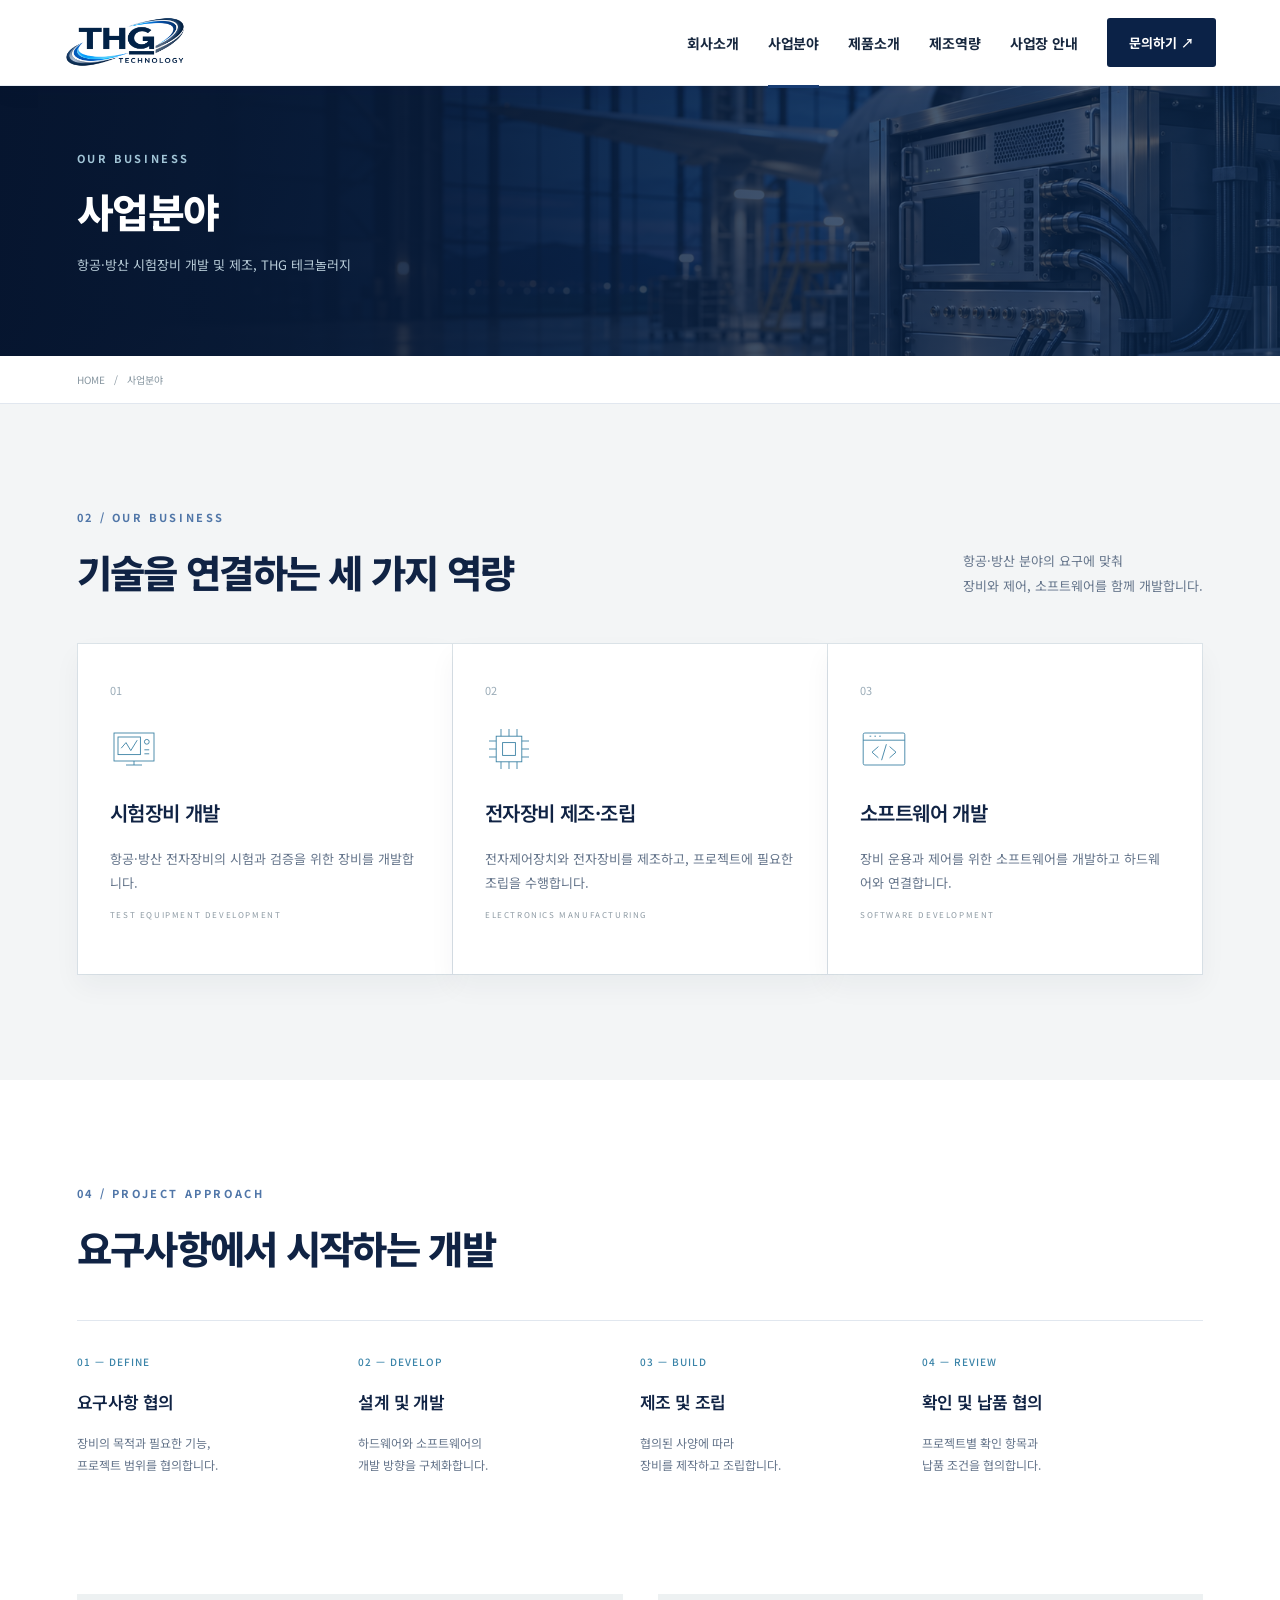
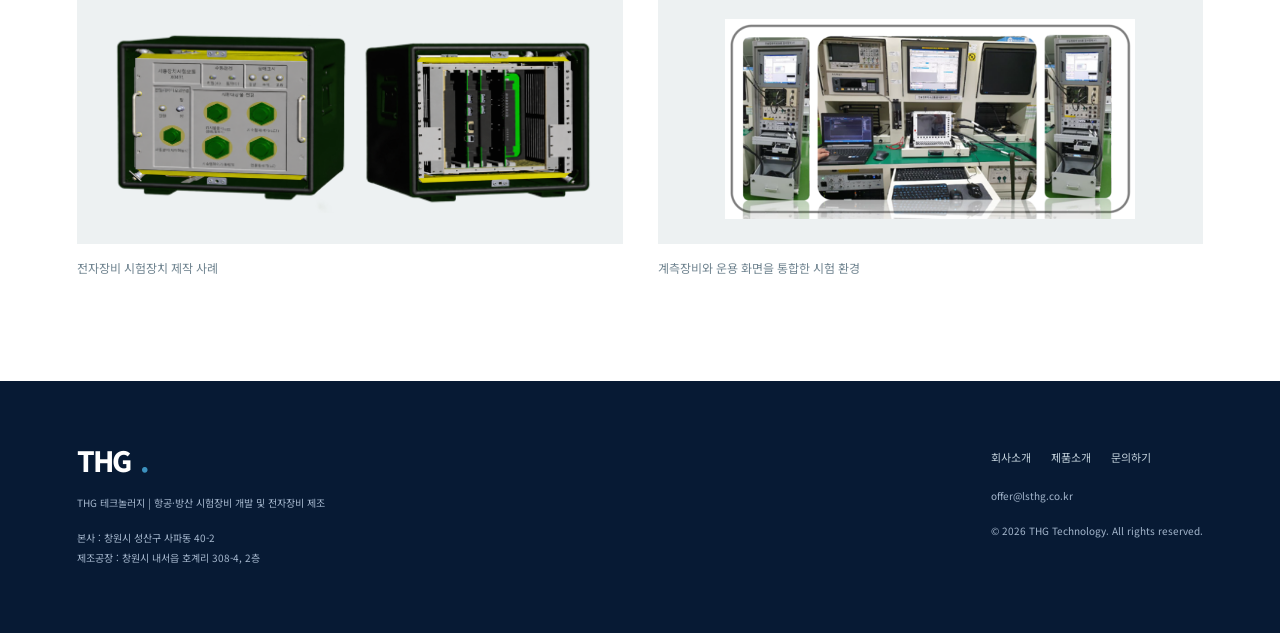
==== business.html @ 967d67f7 "Add files via upload" ====
<!DOCTYPE html>

<html lang="ko"><head><meta charset="utf-8"/><meta content="width=device-width, initial-scale=1" name="viewport"/><title>사업분야 | THG 테크놀러지</title><meta content="THG 테크놀러지의 사업분야 안내" name="description"/><link rel="icon" type="image/png" href="favicon.png"/><link href="assets/css/fonts.css" rel="stylesheet"/><link href="assets/css/styles.css" rel="stylesheet"/>
<link href="assets/css/corporate-preview.css" rel="stylesheet"/><script defer="" src="assets/js/main.js"></script></head><body><header><a aria-label="THG 홈" class="brand" href="index.html"><img src="favicon.png" alt="THG 로고" class="brand-logo"/></a><nav id="navigation"><a href="company.html">회사소개</a><a class="active" href="business.html">사업분야</a><a href="products.html">제품소개</a><a href="manufacturing.html">제조역량</a><a href="locations.html">사업장 안내</a><a class="navcontact" href="contact.html">문의하기 ↗</a></nav><button aria-controls="navigation" aria-expanded="false" aria-label="메뉴 열기" class="mobile-toggle">☰</button></header><main><div class="page-banner"><div class="eyebrow">OUR BUSINESS</div><h1>사업분야</h1><p>항공·방산 시험장비 개발 및 제조, THG 테크놀러지</p></div><div class="breadcrumbs"><a href="index.html">HOME</a>   /   사업분야</div><section class="services" id="business"><div class="sectionhead"><div><div class="label">02 / OUR BUSINESS</div><h2>기술을 연결하는 세 가지 역량</h2></div><p>항공·방산 분야의 요구에 맞춰<br/>장비와 제어, 소프트웨어를 함께 개발합니다.</p></div><div class="cards"><article class="card"><span class="num">01</span><br/><svg viewbox="0 0 60 60"><rect height="35" width="50" x="5" y="10"></rect><rect height="22" width="28" x="10" y="15"></rect><path d="M14 29l6-7 6 10 8-13M20 50h20M30 45v5"></path><circle cx="46" cy="21" r="3"></circle><path d="M43 31h6M43 36h6"></path></svg><h3>시험장비 개발</h3><p>항공·방산 전자장비의 시험과 검증을 위한 장비를 개발합니다.</p><div class="en">TEST EQUIPMENT DEVELOPMENT</div></article><article class="card"><span class="num">02</span><br/><svg viewbox="0 0 60 60"><rect height="32" width="32" x="14" y="14"></rect><rect height="16" width="16" x="22" y="22"></rect><path d="M20 5v9m10-9v9m10-9v9M20 46v9m10-9v9m10-9v9M5 20h9M5 30h9M5 40h9M46 20h9M46 30h9M46 40h9"></path></svg><h3>전자장비 제조·조립</h3><p>전자제어장치와 전자장비를 제조하고, 프로젝트에 필요한 조립을 수행합니다.</p><div class="en">ELECTRONICS MANUFACTURING</div></article><article class="card"><span class="num">03</span><br/><svg viewbox="0 0 60 60"><rect height="40" rx="2" width="52" x="4" y="10"></rect><path d="M4 19h52M12 14h2m4 0h2m4 0h2M23 27l-8 7 8 7m14-14l8 7-8 7m-4-17l-6 20"></path></svg><h3>소프트웨어 개발</h3><p>장비 운용과 제어를 위한 소프트웨어를 개발하고 하드웨어와 연결합니다.</p><div class="en">SOFTWARE DEVELOPMENT</div></article></div></section><section><div class="label">04 / PROJECT APPROACH</div><h2>요구사항에서 시작하는 개발</h2><div class="process"><div class="step"><b>01 — DEFINE</b><h3>요구사항 협의</h3><p>장비의 목적과 필요한 기능,<br/>프로젝트 범위를 협의합니다.</p></div><div class="step"><b>02 — DEVELOP</b><h3>설계 및 개발</h3><p>하드웨어와 소프트웨어의<br/>개발 방향을 구체화합니다.</p></div><div class="step"><b>03 — BUILD</b><h3>제조 및 조립</h3><p>협의된 사양에 따라<br/>장비를 제작하고 조립합니다.</p></div><div class="step"><b>04 — REVIEW</b><h3>확인 및 납품 협의</h3><p>프로젝트별 확인 항목과<br/>납품 조건을 협의합니다.</p></div></div></section><section class="company-photo"><div class="product-gallery"><figure><img alt="전자장비 시험장치" decoding="async" src="assets/electronic-test-clean.png"/><figcaption>전자장비 시험장치 제작 사례</figcaption></figure><figure><img alt="통합 시험 시스템" decoding="async" src="assets/integrated-test.png"/><figcaption>계측장비와 운용 화면을 통합한 시험 환경</figcaption></figure></div></section></main><footer><div><a class="brand" href="index.html">THG<i>.</i></a><p>THG 테크놀러지 | 항공·방산 시험장비 개발 및 전자장비 제조</p><p>본사 : 창원시 성산구 사파동 40-2<br/>제조공장 : 창원시 내서읍 호계리 308-4, 2층</p></div><div><div class="footnav"><a href="company.html">회사소개</a><a href="products.html">제품소개</a><a href="contact.html">문의하기</a></div><a href="mailto:offer@lsthg.co.kr">offer@lsthg.co.kr</a><p>© 2026 THG Technology. All rights reserved.</p></div></footer></body></html>
---- assets/css/fonts.css ----
@font-face {
  font-family: 'Noto Sans KR';
  font-style: normal;
  font-weight: 400;
  font-display: swap;
  src: url(../fonts/PbyxFmXiEBPT4ITbgNA5Cgms3VYcOA-vvnIzzuoyeLQ.ttf) format('truetype');
}
@font-face {
  font-family: 'Noto Sans KR';
  font-style: normal;
  font-weight: 500;
  font-display: swap;
  src: url(../fonts/PbyxFmXiEBPT4ITbgNA5Cgms3VYcOA-vvnIzztgyeLQ.ttf) format('truetype');
}
@font-face {
  font-family: 'Noto Sans KR';
  font-style: normal;
  font-weight: 600;
  font-display: swap;
  src: url(../fonts/PbyxFmXiEBPT4ITbgNA5Cgms3VYcOA-vvnIzzjQ1eLQ.ttf) format('truetype');
}
@font-face {
  font-family: 'Noto Sans KR';
  font-style: normal;
  font-weight: 700;
  font-display: swap;
  src: url(../fonts/PbyxFmXiEBPT4ITbgNA5Cgms3VYcOA-vvnIzzg01eLQ.ttf) format('truetype');
}
@font-face {
  font-family: 'Noto Sans KR';
  font-style: normal;
  font-weight: 800;
  font-display: swap;
  src: url(../fonts/PbyxFmXiEBPT4ITbgNA5Cgms3VYcOA-vvnIzzmo1eLQ.ttf) format('truetype');
}
---- assets/css/styles.css ----
:root{--ink:#142c3e;--muted:#6d7b86;--blue:#27749d;--navy:#071e2d;--line:#dfe5e8}*{box-sizing:border-box}html{scroll-behavior:smooth}body{margin:0;color:var(--ink);font-family:'Noto Sans KR',sans-serif;-webkit-font-smoothing:antialiased}a{color:inherit;text-decoration:none}button{font:inherit}img{display:block;max-width:100%}header{height:94px;padding:0 max(5%,calc((100vw - 1280px)/2));display:flex;justify-content:space-between;align-items:center;border-bottom:1px solid #edf0f2;background:#fff;position:relative;z-index:20}.brand{font-size:36px;font-weight:800;letter-spacing:-2px;line-height:1}.brand i{font-style:normal;color:#3c91be}.brand small{display:block;font-size:8px;font-weight:600;letter-spacing:3px;margin:6px 0 0 2px}nav{display:flex;align-items:center;gap:32px}nav a{font-size:13px;font-weight:600;position:relative;padding:35px 0}nav a.active:after{content:'';height:3px;background:#368bb7;position:absolute;bottom:0;left:0;right:0}.navcontact{background:var(--navy);color:white;padding:13px 21px;display:inline-block;font-size:13px}.mobile-toggle{display:none}.eyebrow,.label{font-size:10px;letter-spacing:2.3px;font-weight:600;color:#438bb0;margin-bottom:20px}h1,h2,h3,p{margin-top:0}h2{font-size:34px;font-weight:600;line-height:1.5;letter-spacing:-1.4px}h3{font-weight:600;letter-spacing:-.6px}.copy,.subcopy{font-size:14px;line-height:2.1;color:var(--muted)}.copy strong{display:block;font-size:20px;color:var(--ink);font-weight:500;margin-bottom:20px}section{padding:85px max(6%,calc((100vw - 1200px)/2))}.sectionhead{display:flex;justify-content:space-between;align-items:end;gap:40px;margin-bottom:42px}.sectionhead h2{margin-bottom:0}.sectionhead p{max-width:350px;font-size:13px;line-height:1.9;color:var(--muted);margin-bottom:0}.sectionhead>a{font-size:12px;border-bottom:1px solid #99aab5;padding-bottom:8px;white-space:nowrap}.cta{display:inline-flex;align-items:center;gap:42px;border:1px solid #ffffff70;padding:16px 24px;font-size:12px;font-weight:500;margin-top:24px;color:inherit}.cta span{font-size:17px}.page-banner{height:230px;padding:64px max(6%,calc((100vw - 1200px)/2));background:linear-gradient(90deg,#071e2df2,#071e2d8c),url('../brand-hero.png') center 58%/cover;color:white}.page-banner .eyebrow{color:#a2c5d7;margin-bottom:16px}.page-banner h1{font-size:35px;font-weight:500;letter-spacing:-1.5px;margin-bottom:15px}.page-banner p{font-size:12px;color:#b7cbd7}.breadcrumbs{font-size:10px;color:#8796a0;padding:16px max(6%,calc((100vw - 1200px)/2));border-bottom:1px solid var(--line)}.page-title{text-align:center;font-size:27px;padding:55px 15px 0;margin-bottom:0}.page-title:after{content:'';display:block;width:25px;height:2px;background:#2f7fa7;margin:22px auto 0}.page-tabs{display:flex;justify-content:center;background:#f5f7f8;border-bottom:1px solid var(--line)}.page-tabs a{font-size:12px;padding:18px 25px;border-right:1px solid var(--line)}.page-tabs .selected{background:#16394c;color:white}.intro{display:grid;grid-template-columns:1fr 1.1fr;gap:90px;align-items:start}.services,.locations,.related{background:#f3f5f6}.cards{display:grid;grid-template-columns:repeat(3,1fr);gap:1px;background:#dce4e9;border:1px solid #dce4e9}.card{background:white;padding:32px;min-height:330px}.num{font-size:11px;color:#9aabb7}.card svg{display:block;width:48px;height:48px;stroke:#3980a3;fill:none;stroke-width:1.1;margin:25px 0}.card h3{font-size:20px}.card p{font-size:13px;line-height:1.9;color:var(--muted)}.en{font-size:8px;letter-spacing:1.6px;color:#8d9aa3}.product-grid{display:grid;grid-template-columns:repeat(3,minmax(0,1fr));gap:30px}.product-card{display:block;border-bottom:1px solid #bac9d2;padding-bottom:10px}.product-photo{height:225px;background:#edf1f2;display:flex;align-items:center;justify-content:center;overflow:hidden;padding:22px;position:relative}.product-photo:after{content:'';position:absolute;inset:0;box-shadow:inset 0 0 35px #14374808;pointer-events:none}.product-photo img{width:100%;height:100%;object-fit:contain;mix-blend-mode:multiply;transition:transform .35s}.product-card:hover img{transform:scale(1.035)}.product-body{padding:24px 0}.product-body small{font-size:8px;letter-spacing:1.5px;color:#7b919f}.product-body h3{font-size:20px;margin:13px 0}.product-body p{font-size:12px;color:var(--muted);line-height:1.9}.more{display:block;font-size:11px;color:#2c7395;margin-top:20px}.product-note{font-size:11px;color:#85939c;line-height:1.9;margin-top:22px}.product-detail{display:grid;grid-template-columns:1.15fr 1fr;gap:70px;align-items:start}.photo-wide{width:100%;height:365px;object-fit:contain;background:#edf1f2;padding:30px;mix-blend-mode:multiply}.product-detail h2{font-size:29px}.specs{width:100%;border-collapse:collapse;margin:25px 0 30px;font-size:12px}.specs th,.specs td{border-bottom:1px solid var(--line);padding:16px 10px;text-align:left;line-height:1.8}.specs th{width:95px;color:#587080;font-weight:500}.back{display:inline-block;border-bottom:1px solid #a9bdc8;padding:10px 0;font-size:11px;margin-top:20px}.manufacture{background:#0b2434;color:white;display:grid;grid-template-columns:1.1fr 1fr;gap:70px;align-items:center}.manufacture p{font-size:13px;line-height:2;color:#b3c5cf}.equipment{height:350px;background:#e9eff1;padding:15px}.equipment img{background:transparent!important;mix-blend-mode:multiply}.tags{display:flex;flex-wrap:wrap;gap:8px;margin-top:22px}.tags span{font-size:10px;border:1px solid #557080;padding:8px 12px}.process{display:grid;grid-template-columns:repeat(4,1fr);margin-top:45px;border-top:1px solid var(--line)}.step{padding:26px 20px 0 0}.step b{font-weight:500;color:#3983a8;font-size:10px;letter-spacing:1px}.step h3{font-size:17px;margin:18px 0}.step p{font-size:12px;color:var(--muted);line-height:1.9}.location-grid{display:grid;grid-template-columns:1fr 1fr;gap:30px;margin-top:35px}.location{padding:36px;background:white;border-top:2px solid #2f769d}.location small{font-size:9px;color:#3d86ad;letter-spacing:2px}.location h3{font-size:24px;margin:18px 0}.location p{font-size:14px;line-height:1.8;color:#6b7f8c}.location .note{border-top:1px solid var(--line);padding-top:17px;font-size:11px;color:#8d9aa3;margin-top:22px}.maplink{display:inline-block;font-size:11px;color:#27759e;margin-top:20px}.contact{display:flex;align-items:center;justify-content:space-between;gap:35px;background:#eaf0f3}.contact h2{font-size:29px}.contact p{font-size:12px;color:var(--muted);margin-bottom:0}.contact>a{font-size:17px;white-space:nowrap;border-bottom:1px solid #93a9b7;padding:15px 0}.contact>a span{margin-left:22px}.company-photo{padding-top:0}.company-photo>img{width:100%;height:350px;object-fit:contain;background:#edf1f2;padding:25px;mix-blend-mode:multiply}.caption{font-size:11px;color:#8397a4;margin-top:12px}.product-gallery{display:grid;grid-template-columns:1fr 1fr;gap:35px}.product-gallery figure{margin:0}.product-gallery img{width:100%;height:250px;object-fit:contain;background:#edf1f2;padding:25px;mix-blend-mode:multiply}.product-gallery figcaption{font-size:12px;color:#708490;margin-top:15px}footer{padding:45px max(6%,calc((100vw - 1200px)/2));background:#061a28;color:#8399a7;display:flex;justify-content:space-between;gap:35px;font-size:10px;line-height:2}footer .brand{font-size:28px;color:#dce8ed}footer p{margin:15px 0 0}.footnav{display:flex;gap:20px;margin-bottom:18px;color:#c1d0da;font-size:11px}.editorial-hero{height:650px;min-height:540px;position:relative;background:linear-gradient(90deg,#061c2cdd 0%,#061c2c60 54%,#061c2c15),url('../brand-hero.png') center/cover;color:#fff;display:flex;align-items:center;padding:50px max(7%,calc((100vw - 1200px)/2));overflow:hidden}.editorial-hero .eyebrow{color:#93bbd2}.editorial-hero h1{font-size:58px;letter-spacing:-2.8px;line-height:1.4;font-weight:500;margin:0 0 25px}.editorial-hero p{font-size:14px;line-height:2;color:#c1d0db}.hero-meta{position:absolute;bottom:28px;left:7%;right:7%;display:flex;justify-content:space-between;font-size:8px;color:#91acbc;letter-spacing:2px}.sector-strip{display:grid;grid-template-columns:repeat(3,1fr);padding:0 max(6%,calc((100vw - 1200px)/2));background:#0b2638;color:#b4c8d5}.sector-strip div{padding:25px 30px;border-right:1px solid #ffffff14;display:flex;align-items:center;gap:20px}.sector-strip b{font-size:10px;letter-spacing:1.2px;font-weight:500;color:#dfebf2}.sector-strip span{font-size:11px;color:#81a2b8}.home-products{padding-top:95px;padding-bottom:100px}.home-about{background:#f1f4f5;display:grid;grid-template-columns:.85fr 1.15fr;gap:90px;align-items:center}.home-about .body{font-size:13px;color:#71838f;line-height:2.1}.editorial-image{background:#dfe7eb;padding:28px;position:relative}.editorial-image img{width:100%;height:290px;object-fit:contain;mix-blend-mode:multiply}.editorial-image figcaption{font-size:9px;color:#758d9d;border-top:1px solid #bdcbd4;padding-top:14px;margin-top:14px}.home-business{display:grid;grid-template-columns:1fr 2fr;gap:60px}.business-list article{padding:24px 0;border-top:1px solid #d9e2e8;display:grid;grid-template-columns:40px 1fr 30px;gap:18px}.business-list article:last-child{border-bottom:1px solid #d9e2e8}.business-list b{color:#8aa1b0;font-size:11px;font-weight:400}.business-list h3{font-size:19px;margin-bottom:8px}.business-list p{font-size:12px;color:#7a8d9b;line-height:1.9;margin-bottom:0}.business-list .arrow{font-size:20px;color:#7192a7}.brand-imagery-note{font-size:8px!important;letter-spacing:.6px;opacity:.7;position:absolute;right:7%;bottom:45px}
@media(min-width:1600px){.editorial-hero{height:710px}}@media(max-width:1050px){nav{gap:20px}nav a{font-size:12px}.intro,.home-about{gap:45px}.product-detail{gap:35px}}@media(max-width:800px){header{height:75px;padding:0 6%}.brand{font-size:31px}nav{display:none;position:absolute;top:75px;left:0;right:0;background:white;flex-direction:column;gap:0;padding:15px 6%;align-items:stretch;box-shadow:0 12px 20px #071e2d15}nav.open{display:flex}nav a{padding:15px 0}nav .navcontact{padding:14px;text-align:center}.mobile-toggle{display:block;background:none;border:0;font-size:23px;color:#17364a}.editorial-hero{height:570px;min-height:0;padding:55px 7%;background-position:65% center}.editorial-hero h1{font-size:38px;letter-spacing:-1.8px}.editorial-hero p{font-size:12px}.hero-meta{font-size:7px;letter-spacing:1px}.hero-meta span:nth-child(2){display:none}.brand-imagery-note{bottom:45px;left:7%;right:auto}.sector-strip{padding:0 5%;grid-template-columns:1fr}.sector-strip div{padding:15px 7px;border-right:0;border-bottom:1px solid #ffffff12;justify-content:space-between}.sector-strip b{font-size:9px}.sector-strip span{font-size:10px}section{padding:55px 7%}h2{font-size:27px}.sectionhead{display:block;margin-bottom:30px}.sectionhead p,.sectionhead>a{display:inline-block;margin-top:15px}.product-grid{grid-template-columns:1fr;gap:35px}.product-photo{height:250px}.product-body{padding:20px 0}.home-about,.home-business,.intro,.manufacture,.product-detail{grid-template-columns:1fr;gap:35px}.home-about{padding-top:55px;padding-bottom:55px}.editorial-image{margin:0}.editorial-image img{height:220px}.home-products{padding:55px 7%}.cards{grid-template-columns:1fr}.card{min-height:270px;padding:25px}.process{grid-template-columns:1fr 1fr;gap:25px}.location-grid{grid-template-columns:1fr}.contact{display:block}.contact h2{font-size:25px}.contact>a{display:inline-block;margin-top:20px;font-size:16px}.page-banner{height:190px;padding:45px 7%}.page-banner h1{font-size:29px}.page-banner p{font-size:10px}.page-title{font-size:23px;padding-top:40px}.page-tabs{justify-content:start;overflow:auto}.page-tabs a{white-space:nowrap;font-size:10px;padding:16px 20px}.photo-wide{height:280px;padding:15px}.product-detail h2{font-size:25px}.product-gallery{grid-template-columns:1fr}.equipment{height:270px}.company-photo>img{height:250px}.product-gallery img{height:230px}footer{display:block;padding:35px 7%}footer>div+div{margin-top:30px}.footnav{flex-wrap:wrap}.home-business{gap:15px}.hero-meta{left:7%;right:7%}}
@media(prefers-reduced-motion:reduce){html{scroll-behavior:auto}*{transition:none!important}}

.product-photo img[src*="integrated-test"],.photo-wide[src*="integrated-test"]{clip-path:inset(4% 3% 5% 3%)}

/* Extracted inline styles; preserve inline precedence. */
.export-style-5239a3cc91{display:block !important;margin-top:6px !important;color:#3b7b9d !important;}
.export-style-8418e9189f{background:#f3f6f8 !important;}
.export-style-02a59a345f{width:100% !important;height:100% !important;object-fit:contain !important;background:white !important;padding:15px !important;}
.brand {
    display: inline-flex;
    align-items: center;
    gap: 10px;
}

.brand-logo {
    width: 84px;
    height: 84px;
    object-fit: contain;
    display: block;
}
---- assets/css/corporate-preview.css ----
/* THG 2026 corporate design concept — non-destructive visual layer */
:root{--ink:#102344;--muted:#65758b;--blue:#163c74;--navy:#071a36;--line:#e1e7ef}
body{background:#fff;color:var(--ink);font-family:'Noto Sans KR',sans-serif}
header{height:86px;padding:0 max(5%,calc((100vw - 1360px)/2));box-shadow:0 3px 24px #0b1d3510;border-bottom:1px solid #e8edf4;position:relative}
header .brand-logo{max-height:57px;width:auto;object-fit:contain}
nav{gap:clamp(14px,2.3vw,35px)}nav a{font-size:14px;font-weight:650;color:#18283f;letter-spacing:-.2px}
nav a:hover{color:#1b5597}nav a.active:after{background:#183d73}
.navcontact{background:#0b2247;color:#fff!important;padding:15px 22px;border-radius:3px;letter-spacing:0}
.eyebrow,.label{color:#5076a8;font-size:11px;font-weight:700;letter-spacing:2.6px}
h2{font-size:clamp(30px,3vw,42px);font-weight:750;line-height:1.4;letter-spacing:-1.7px}
.editorial-hero{height:640px;min-height:580px;background:linear-gradient(95deg,#06152feF 0%,#092a55dd 37%,#0b2b5277 65%,#071c3330 100%),url('../brand-hero.png') center/cover;padding:70px max(7%,calc((100vw - 1260px)/2))}
.editorial-hero:after{content:'';position:absolute;inset:0;background:linear-gradient(120deg,transparent 41%,#a7c9f008 41%,#b2d2f009 46%,transparent 46%);pointer-events:none}
.editorial-hero>div:first-child{position:relative;z-index:1;max-width:700px}
.editorial-hero .eyebrow{color:#b7cce7;letter-spacing:3.6px;font-size:12px}
.editorial-hero h1{font-size:clamp(42px,4.6vw,67px);font-weight:750;line-height:1.31;letter-spacing:-2.9px;text-shadow:0 3px 15px #06112445}
.editorial-hero p{font-size:16px;line-height:1.95;color:#e1eaf6;font-weight:400}
.editorial-hero .cta{border:1px solid #e0eaf6;color:#fff;background:#ffffff0b;padding:17px 28px;font-size:14px;font-weight:650;transition:background .2s,transform .2s}
.editorial-hero .cta:hover{background:#fff;color:#0b2447;transform:translateY(-2px)}
.hero-meta{left:max(7%,calc((100vw - 1260px)/2));right:max(7%,calc((100vw - 1260px)/2));bottom:27px;color:#d1dfee;font-size:9px;letter-spacing:1.7px}
.brand-imagery-note{color:#d6e4f2!important;font-size:9px!important}
.sector-strip{background:#f5f7fb;color:#10264b;border-bottom:1px solid #e0e7f0;padding:0 max(6%,calc((100vw - 1260px)/2))}
.sector-strip div{padding:31px 28px;border-right:1px solid #d7e0eb;display:flex;flex-direction:column;align-items:flex-start;gap:8px}
.sector-strip div:first-child{border-left:1px solid #d7e0eb}.sector-strip b{font-size:12px;color:#102f5e;font-weight:800;letter-spacing:1.5px}.sector-strip span{font-size:13px;color:#66778d}
section{padding:105px max(6%,calc((100vw - 1260px)/2))}.home-products{padding-top:108px;padding-bottom:110px}
.sectionhead{margin-bottom:44px}.sectionhead>a,.back{font-size:13px;color:#173e77;font-weight:650;border-bottom:1px solid #9cb0ca;padding-bottom:10px}
.product-grid{gap:25px}.product-card{border:1px solid #e0e6ee;background:#fff;box-shadow:0 14px 36px #0b23400b;padding-bottom:0;transition:box-shadow .25s,transform .25s}.product-card:hover{box-shadow:0 22px 46px #0b234025;transform:translateY(-5px)}
.product-photo{height:260px;background:#f2f5f9;padding:24px}.product-body{padding:27px 26px 30px}.product-body small{font-size:10px;letter-spacing:1.5px;color:#5278a6;font-weight:700}.product-body h3{font-size:21px;font-weight:750}.product-body p{font-size:13px;line-height:1.85;min-height:49px}.more{font-size:12px;font-weight:750;color:#174a85}
.home-about{background:#f3f6fa;gap:85px}.home-about .body{font-size:15px;line-height:2;color:#53677f}.editorial-image{background:#e6ecf3;padding:35px}.editorial-image img{height:360px}
.home-business{gap:90px}.business-list article{padding:30px 0;border-color:#d8e2ed}.business-list h3{font-size:21px;font-weight:750}.business-list p{font-size:14px;color:#63758b}.business-list b{color:#2a5b96;font-weight:700}
.contact{background:#0c2347;color:#fff}.contact .label{color:#91b2df}.contact h2{color:#fff}.contact p{color:#c3d1e2}.contact>a{color:#fff;border-color:#718eaf;font-size:18px}
.page-banner{background:linear-gradient(95deg,#06152ff2,#0b2c56aa),url('../brand-hero.png') center/cover;height:270px}.page-banner h1{font-size:40px;font-weight:750}.page-banner p{font-size:13px}
.card,.location{box-shadow:0 12px 26px #112c4a0c}.page-tabs .selected{background:#102e5b}.manufacture{background:#0a2347}
footer{background:#071a34;color:#a6b8ce;padding-top:65px;padding-bottom:65px}footer .brand{color:#fff}
@media(max-width:800px){header{height:75px}nav{top:75px}.editorial-hero{height:600px;min-height:0;background-position:62% center;padding:70px 7%}.editorial-hero h1{font-size:clamp(35px,7vw,48px);letter-spacing:-1.6px}.editorial-hero p{font-size:13px}.sector-strip{grid-template-columns:1fr;padding:0 6%}.sector-strip div,.sector-strip div:first-child{padding:19px 5px;border-left:0;border-right:0;border-bottom:1px solid #d9e2ed;flex-direction:row;justify-content:space-between;gap:10px}.sector-strip b{font-size:10px}.sector-strip span{font-size:11px}section{padding:65px 7%}.home-products{padding-top:75px;padding-bottom:75px}.product-grid{gap:22px}.product-photo{height:230px}.product-body{padding:22px}.home-about,.home-business{gap:30px}.editorial-image img{height:250px}.page-banner{height:235px}.page-banner h1{font-size:32px}}
@media(prefers-reduced-motion:reduce){.product-card,.editorial-hero .cta{transition:none}}
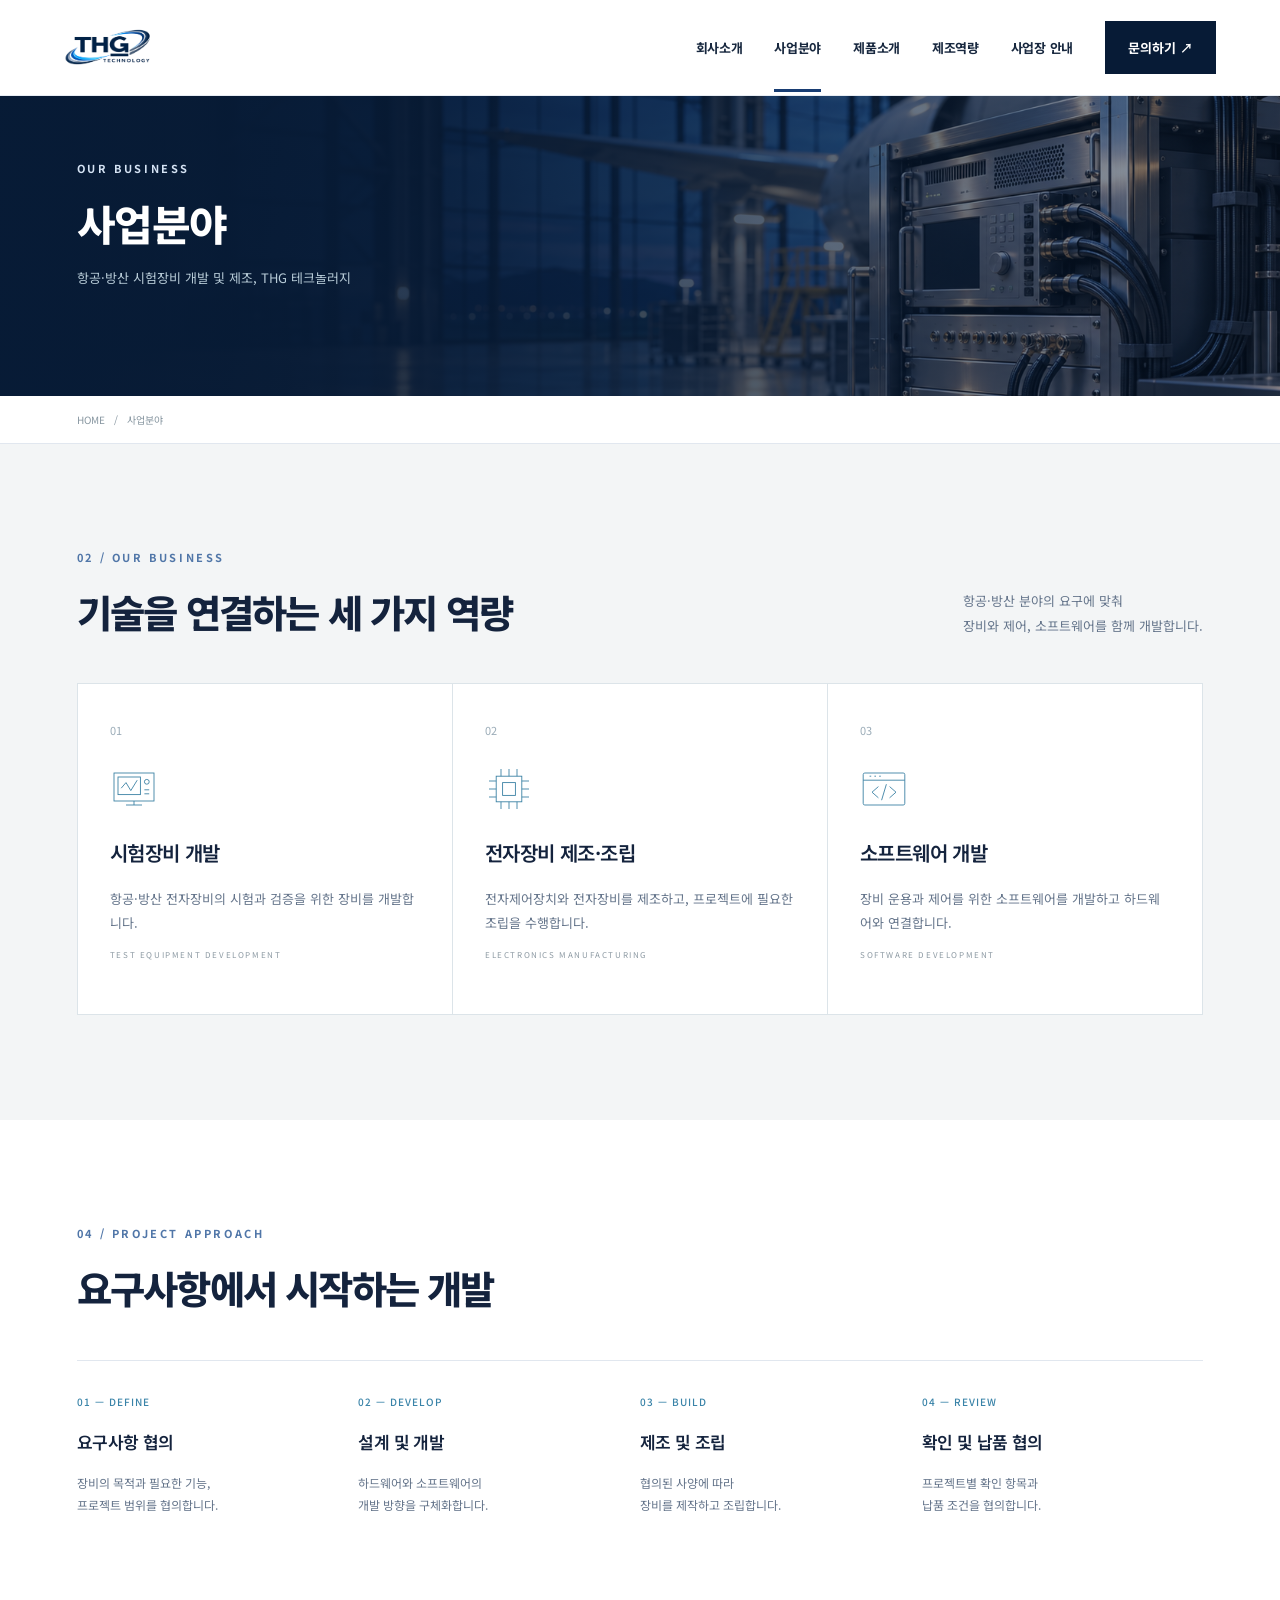
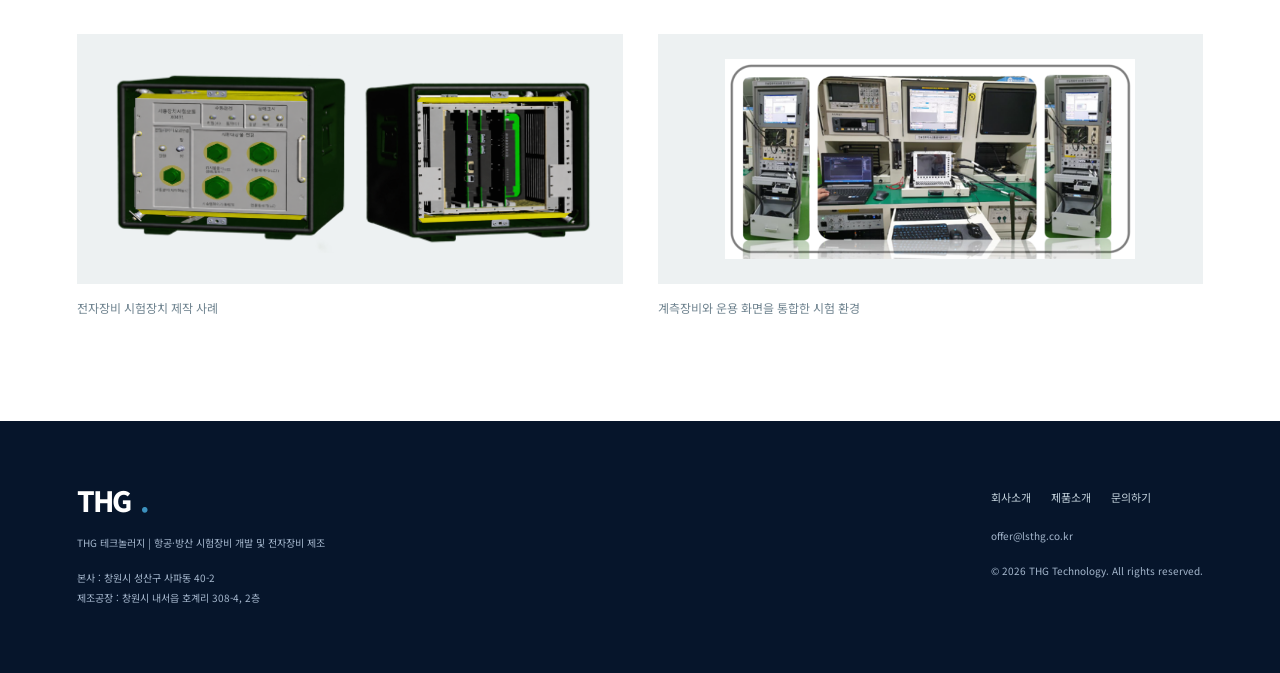
==== commit 3906469a: "Add files via upload" ====
--- a/business.html
+++ b/business.html
@@ -1,4 +1,4 @@
 <!DOCTYPE html>
 
-<html lang="ko"><head><meta charset="utf-8"/><meta content="width=device-width, initial-scale=1" name="viewport"/><title>사업분야 | THG 테크놀러지</title><meta content="THG 테크놀러지의 사업분야 안내" name="description"/><link rel="icon" type="image/png" href="favicon.png"/><link href="assets/css/fonts.css" rel="stylesheet"/><link href="assets/css/styles.css" rel="stylesheet"/>
-<link href="assets/css/corporate-preview.css" rel="stylesheet"/><script defer="" src="assets/js/main.js"></script></head><body><header><a aria-label="THG 홈" class="brand" href="index.html"><img src="favicon.png" alt="THG 로고" class="brand-logo"/></a><nav id="navigation"><a href="company.html">회사소개</a><a class="active" href="business.html">사업분야</a><a href="products.html">제품소개</a><a href="manufacturing.html">제조역량</a><a href="locations.html">사업장 안내</a><a class="navcontact" href="contact.html">문의하기 ↗</a></nav><button aria-controls="navigation" aria-expanded="false" aria-label="메뉴 열기" class="mobile-toggle">☰</button></header><main><div class="page-banner"><div class="eyebrow">OUR BUSINESS</div><h1>사업분야</h1><p>항공·방산 시험장비 개발 및 제조, THG 테크놀러지</p></div><div class="breadcrumbs"><a href="index.html">HOME</a>   /   사업분야</div><section class="services" id="business"><div class="sectionhead"><div><div class="label">02 / OUR BUSINESS</div><h2>기술을 연결하는 세 가지 역량</h2></div><p>항공·방산 분야의 요구에 맞춰<br/>장비와 제어, 소프트웨어를 함께 개발합니다.</p></div><div class="cards"><article class="card"><span class="num">01</span><br/><svg viewbox="0 0 60 60"><rect height="35" width="50" x="5" y="10"></rect><rect height="22" width="28" x="10" y="15"></rect><path d="M14 29l6-7 6 10 8-13M20 50h20M30 45v5"></path><circle cx="46" cy="21" r="3"></circle><path d="M43 31h6M43 36h6"></path></svg><h3>시험장비 개발</h3><p>항공·방산 전자장비의 시험과 검증을 위한 장비를 개발합니다.</p><div class="en">TEST EQUIPMENT DEVELOPMENT</div></article><article class="card"><span class="num">02</span><br/><svg viewbox="0 0 60 60"><rect height="32" width="32" x="14" y="14"></rect><rect height="16" width="16" x="22" y="22"></rect><path d="M20 5v9m10-9v9m10-9v9M20 46v9m10-9v9m10-9v9M5 20h9M5 30h9M5 40h9M46 20h9M46 30h9M46 40h9"></path></svg><h3>전자장비 제조·조립</h3><p>전자제어장치와 전자장비를 제조하고, 프로젝트에 필요한 조립을 수행합니다.</p><div class="en">ELECTRONICS MANUFACTURING</div></article><article class="card"><span class="num">03</span><br/><svg viewbox="0 0 60 60"><rect height="40" rx="2" width="52" x="4" y="10"></rect><path d="M4 19h52M12 14h2m4 0h2m4 0h2M23 27l-8 7 8 7m14-14l8 7-8 7m-4-17l-6 20"></path></svg><h3>소프트웨어 개발</h3><p>장비 운용과 제어를 위한 소프트웨어를 개발하고 하드웨어와 연결합니다.</p><div class="en">SOFTWARE DEVELOPMENT</div></article></div></section><section><div class="label">04 / PROJECT APPROACH</div><h2>요구사항에서 시작하는 개발</h2><div class="process"><div class="step"><b>01 — DEFINE</b><h3>요구사항 협의</h3><p>장비의 목적과 필요한 기능,<br/>프로젝트 범위를 협의합니다.</p></div><div class="step"><b>02 — DEVELOP</b><h3>설계 및 개발</h3><p>하드웨어와 소프트웨어의<br/>개발 방향을 구체화합니다.</p></div><div class="step"><b>03 — BUILD</b><h3>제조 및 조립</h3><p>협의된 사양에 따라<br/>장비를 제작하고 조립합니다.</p></div><div class="step"><b>04 — REVIEW</b><h3>확인 및 납품 협의</h3><p>프로젝트별 확인 항목과<br/>납품 조건을 협의합니다.</p></div></div></section><section class="company-photo"><div class="product-gallery"><figure><img alt="전자장비 시험장치" decoding="async" src="assets/electronic-test-clean.png"/><figcaption>전자장비 시험장치 제작 사례</figcaption></figure><figure><img alt="통합 시험 시스템" decoding="async" src="assets/integrated-test.png"/><figcaption>계측장비와 운용 화면을 통합한 시험 환경</figcaption></figure></div></section></main><footer><div><a class="brand" href="index.html">THG<i>.</i></a><p>THG 테크놀러지 | 항공·방산 시험장비 개발 및 전자장비 제조</p><p>본사 : 창원시 성산구 사파동 40-2<br/>제조공장 : 창원시 내서읍 호계리 308-4, 2층</p></div><div><div class="footnav"><a href="company.html">회사소개</a><a href="products.html">제품소개</a><a href="contact.html">문의하기</a></div><a href="mailto:offer@lsthg.co.kr">offer@lsthg.co.kr</a><p>© 2026 THG Technology. All rights reserved.</p></div></footer></body></html>
+<html lang="ko"><head><meta charset="utf-8"/><meta content="width=device-width, initial-scale=1" name="viewport"/><title>사업분야 | THG 테크놀러지</title><meta content="THG 테크놀러지의 사업분야 안내" name="description"/><link href="favicon.png" rel="icon" type="image/png"/><link href="assets/css/fonts.css" rel="stylesheet"/><link href="assets/css/styles.css" rel="stylesheet"/>
+<link href="assets/css/corporate-preview.css" rel="stylesheet"/><script defer="" src="assets/js/main.js"></script><link href="assets/css/redesign-v2.css" rel="stylesheet"/></head><body><header><a aria-label="THG 홈" class="brand" href="index.html"><img alt="THG 로고" class="brand-logo" src="favicon.png"/></a><nav id="navigation"><a href="company.html">회사소개</a><a class="active" href="business.html">사업분야</a><a href="products.html">제품소개</a><a href="manufacturing.html">제조역량</a><a href="locations.html">사업장 안내</a><a class="navcontact" href="contact.html">문의하기 ↗</a></nav><button aria-controls="navigation" aria-expanded="false" aria-label="메뉴 열기" class="mobile-toggle">☰</button></header><main><div class="page-banner"><div class="eyebrow">OUR BUSINESS</div><h1>사업분야</h1><p>항공·방산 시험장비 개발 및 제조, THG 테크놀러지</p></div><div class="breadcrumbs"><a href="index.html">HOME</a>   /   사업분야</div><section class="services" id="business"><div class="sectionhead"><div><div class="label">02 / OUR BUSINESS</div><h2>기술을 연결하는 세 가지 역량</h2></div><p>항공·방산 분야의 요구에 맞춰<br/>장비와 제어, 소프트웨어를 함께 개발합니다.</p></div><div class="cards"><article class="card"><span class="num">01</span><br/><svg viewbox="0 0 60 60"><rect height="35" width="50" x="5" y="10"></rect><rect height="22" width="28" x="10" y="15"></rect><path d="M14 29l6-7 6 10 8-13M20 50h20M30 45v5"></path><circle cx="46" cy="21" r="3"></circle><path d="M43 31h6M43 36h6"></path></svg><h3>시험장비 개발</h3><p>항공·방산 전자장비의 시험과 검증을 위한 장비를 개발합니다.</p><div class="en">TEST EQUIPMENT DEVELOPMENT</div></article><article class="card"><span class="num">02</span><br/><svg viewbox="0 0 60 60"><rect height="32" width="32" x="14" y="14"></rect><rect height="16" width="16" x="22" y="22"></rect><path d="M20 5v9m10-9v9m10-9v9M20 46v9m10-9v9m10-9v9M5 20h9M5 30h9M5 40h9M46 20h9M46 30h9M46 40h9"></path></svg><h3>전자장비 제조·조립</h3><p>전자제어장치와 전자장비를 제조하고, 프로젝트에 필요한 조립을 수행합니다.</p><div class="en">ELECTRONICS MANUFACTURING</div></article><article class="card"><span class="num">03</span><br/><svg viewbox="0 0 60 60"><rect height="40" rx="2" width="52" x="4" y="10"></rect><path d="M4 19h52M12 14h2m4 0h2m4 0h2M23 27l-8 7 8 7m14-14l8 7-8 7m-4-17l-6 20"></path></svg><h3>소프트웨어 개발</h3><p>장비 운용과 제어를 위한 소프트웨어를 개발하고 하드웨어와 연결합니다.</p><div class="en">SOFTWARE DEVELOPMENT</div></article></div></section><section><div class="label">04 / PROJECT APPROACH</div><h2>요구사항에서 시작하는 개발</h2><div class="process"><div class="step"><b>01 — DEFINE</b><h3>요구사항 협의</h3><p>장비의 목적과 필요한 기능,<br/>프로젝트 범위를 협의합니다.</p></div><div class="step"><b>02 — DEVELOP</b><h3>설계 및 개발</h3><p>하드웨어와 소프트웨어의<br/>개발 방향을 구체화합니다.</p></div><div class="step"><b>03 — BUILD</b><h3>제조 및 조립</h3><p>협의된 사양에 따라<br/>장비를 제작하고 조립합니다.</p></div><div class="step"><b>04 — REVIEW</b><h3>확인 및 납품 협의</h3><p>프로젝트별 확인 항목과<br/>납품 조건을 협의합니다.</p></div></div></section><section class="company-photo"><div class="product-gallery"><figure><img alt="전자장비 시험장치" decoding="async" src="assets/electronic-test-clean.png"/><figcaption>전자장비 시험장치 제작 사례</figcaption></figure><figure><img alt="통합 시험 시스템" decoding="async" src="assets/integrated-test.png"/><figcaption>계측장비와 운용 화면을 통합한 시험 환경</figcaption></figure></div></section></main><footer><div><a class="brand" href="index.html">THG<i>.</i></a><p>THG 테크놀러지 | 항공·방산 시험장비 개발 및 전자장비 제조</p><p>본사 : 창원시 성산구 사파동 40-2<br/>제조공장 : 창원시 내서읍 호계리 308-4, 2층</p></div><div><div class="footnav"><a href="company.html">회사소개</a><a href="products.html">제품소개</a><a href="contact.html">문의하기</a></div><a href="mailto:offer@lsthg.co.kr">offer@lsthg.co.kr</a><p>© 2026 THG Technology. All rights reserved.</p></div></footer></body></html>
--- a/assets/css/redesign-v2.css
+++ b/assets/css/redesign-v2.css
@@ -0,0 +1,57 @@
+
+/* THG TECHNOLOGY — DISTINCT CORPORATE REDESIGN V2 */
+:root{--navy:#071b36;--deep:#061329;--steel:#a7bdd6;--accent:#d7b47a;--paper:#f7f9fc;--ink:#14233d}
+body{background:#fff;color:var(--ink)}
+header{height:96px;box-shadow:none;border-bottom:1px solid #e7ecf3;background:#fff;padding:0 max(5%,calc((100vw - 1360px)/2))}
+header .brand-logo{width:88px;height:72px;max-height:72px;object-fit:contain}
+nav{gap:clamp(16px,2.5vw,38px)}nav a{font-size:13px;font-weight:700;letter-spacing:-.3px}
+nav .navcontact{background:var(--navy);border-radius:0;padding:17px 23px}
+nav a:hover{color:#2b5b95}
+.v2-hero{background:var(--deep);color:#fff;position:relative;overflow:hidden}
+.v2-hero-inner{min-height:660px;display:grid;grid-template-columns:51% 49%;max-width:1800px;margin:auto}
+.v2-hero-content{position:relative;z-index:2;display:flex;flex-direction:column;align-items:flex-start;justify-content:center;padding:90px 6% 100px max(10%,calc((100vw - 1250px)/2));background:linear-gradient(115deg,#071b36 50%,#102d53 100%)}
+.v2-overline{font-size:10px;letter-spacing:2.5px;color:#b9cde2;font-weight:750;display:flex;align-items:center;gap:14px;margin-bottom:42px;white-space:nowrap}
+.v2-line{width:35px;height:2px;background:var(--accent);display:inline-block}
+.v2-hero h1{font-size:clamp(39px,4.15vw,68px);line-height:1.38;font-weight:750;letter-spacing:-3.2px;margin:0 0 32px;white-space:nowrap}
+.v2-hero p{font-size:15px;line-height:2.05;color:#c3d2e5;margin:0}
+.v2-hero-actions{display:flex;align-items:center;gap:26px;margin-top:46px}
+.v2-primary{display:flex;gap:40px;align-items:center;justify-content:space-between;background:#fff;color:#102746;padding:19px 24px;min-width:222px;font-size:13px;font-weight:800;transition:background .2s}
+.v2-primary:hover{background:#e7eff9}.v2-primary span{font-size:19px}
+.v2-secondary{color:#e4ecf7;font-size:13px;border-bottom:1px solid #7b95b3;padding:14px 0;display:flex;gap:24px}
+.v2-hero-image{position:relative;background:linear-gradient(90deg,#06132930,#06132905),url('../brand-hero.png') center/cover;min-height:660px}
+.v2-hero-image:after{content:'';position:absolute;inset:0;background:linear-gradient(0deg,#05142b80,transparent 38%)}
+.v2-image-caption{position:absolute;bottom:32px;right:36px;z-index:1;font-size:10px;letter-spacing:1.7px;color:#fff;text-shadow:0 1px 5px #061329}
+.v2-image-caption em{color:var(--accent);font-style:normal}
+.v2-hero-bottom{height:65px;border-top:1px solid #ffffff25;display:flex;align-items:center;justify-content:space-between;padding:0 max(6%,calc((100vw - 1250px)/2));font-size:9px;letter-spacing:1.6px;color:#a7bbd5;background:#081b35}
+.v2-capabilities{background:#fff;padding:0 max(6%,calc((100vw - 1250px)/2));border-bottom:1px solid #e3e9f1}
+.v2-capabilities-inner{display:grid;grid-template-columns:repeat(3,1fr)}
+.v2-capability{display:flex;flex-direction:column;gap:12px;padding:42px 32px 46px;border-left:1px solid #e2e8ef}
+.v2-capability:last-child{border-right:1px solid #e2e8ef}.v2-cap-num{font-size:9px;letter-spacing:1.6px;color:#7890ab}.v2-capability strong{font-size:19px;letter-spacing:.3px;color:#102a50}.v2-capability>span:last-child{font-size:13px;color:#73829a}
+section{padding:105px max(6%,calc((100vw - 1250px)/2))}
+.v2-label{font-size:11px;letter-spacing:2px;color:#456b9d;font-weight:800}
+h2{font-weight:750;letter-spacing:-1.8px}
+.v2-products{background:#f8fafc;padding-top:110px;padding-bottom:120px}
+.v2-products .sectionhead{margin-bottom:50px}
+.v2-products .product-grid{gap:22px}
+.v2-products .product-card{border:1px solid #e4eaf1;box-shadow:none;transition:transform .2s,box-shadow .2s;background:#fff}
+.v2-products .product-card:hover{transform:translateY(-5px);box-shadow:0 20px 36px #102b4b15}
+.v2-products .product-photo{height:270px;background:#edf2f7;padding:28px}
+.v2-products .product-body{padding:29px 29px 32px}
+.v2-products .product-body h3{font-size:22px}
+.v2-about{background:#fff;grid-template-columns:0.9fr 1.1fr;gap:90px}
+.v2-about .editorial-image{background:#e9eff6;padding:30px}
+.v2-about .editorial-image img{height:340px}
+.v2-business{background:#0b2241;color:#fff;grid-template-columns:0.85fr 1.15fr;gap:90px}
+.v2-business h2,.v2-business h3{color:#fff}.v2-business .label{color:#b3c8e4}
+.v2-business .back{color:#fff;border-color:#7289a8}
+.v2-business .business-list article{border-color:#47607f}
+.v2-business .business-list p{color:#b6c5d9}
+.v2-business .business-list b,.v2-business .business-list .arrow{color:#c5a873}
+.v2-contact{background:#edf2f8;color:#142b4a}.v2-contact h2{color:#142b4a}.v2-contact p{color:#64768d}.v2-contact a{color:#142b4a}
+.page-banner{height:300px;background:linear-gradient(90deg,#071b36f7 0%,#071b36c2 52%,#071b3666),url('../brand-hero.png') center/cover}
+.page-banner h1{font-size:42px;font-weight:750}.page-banner .eyebrow{color:#d5e3f4}
+.page-tabs{background:#f2f5f9}.page-tabs .selected{background:#102b50}
+.card,.location{box-shadow:none;border-top-color:#1d4a80}
+.manufacture{background:#0b2241}footer{background:#06152b}
+@media(max-width:950px){.v2-hero-inner{grid-template-columns:1fr}.v2-hero-content{min-height:470px;padding:65px 7%}.v2-hero-image{min-height:300px;background-position:center 55%}.v2-hero h1{font-size:clamp(37px,6vw,58px)}.v2-overline{margin-bottom:27px}.v2-hero-bottom span:nth-child(2){display:none}.v2-about{gap:45px}}
+@media(max-width:800px){header{height:75px}header .brand-logo{height:62px;width:78px}nav{top:75px}.v2-hero-content{min-height:470px;padding:64px 7%}.v2-hero h1{font-size:clamp(32px,7vw,46px);letter-spacing:-1.7px}.v2-hero p{font-size:13px}.v2-hero-actions{margin-top:33px;gap:17px}.v2-primary{min-width:0;padding:16px 18px;gap:15px}.v2-hero-image{min-height:255px}.v2-hero-bottom{padding:0 7%;height:52px}.v2-capabilities{padding:0 7%}.v2-capabilities-inner{grid-template-columns:1fr}.v2-capability{padding:20px 5px;gap:7px;border-left:0;border-bottom:1px solid #e3e9f1}.v2-capability:last-child{border-right:0}.v2-capability strong{font-size:16px}.v2-products{padding:70px 7%}.v2-about,.v2-business{grid-template-columns:1fr;gap:30px}.v2-about .editorial-image img{height:240px}.page-banner{height:235px}.page-banner h1{font-size:32px}}
